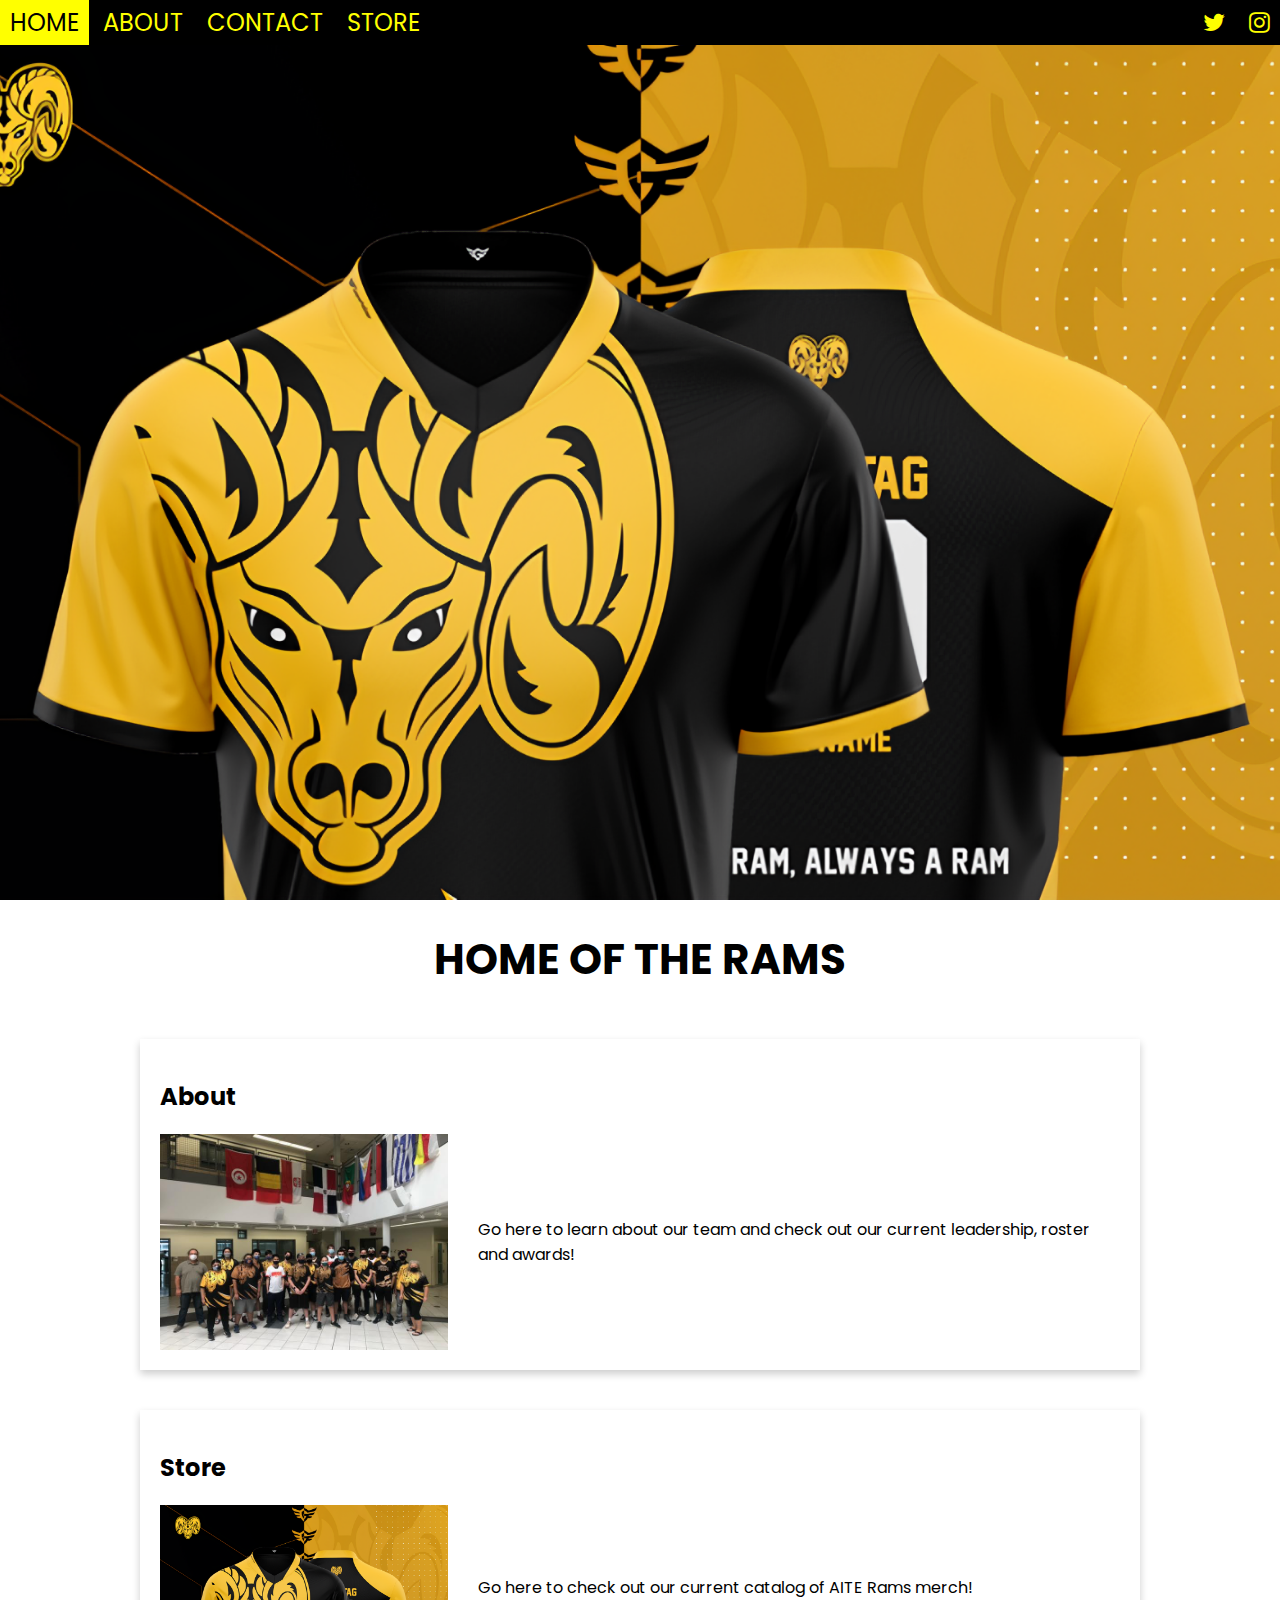
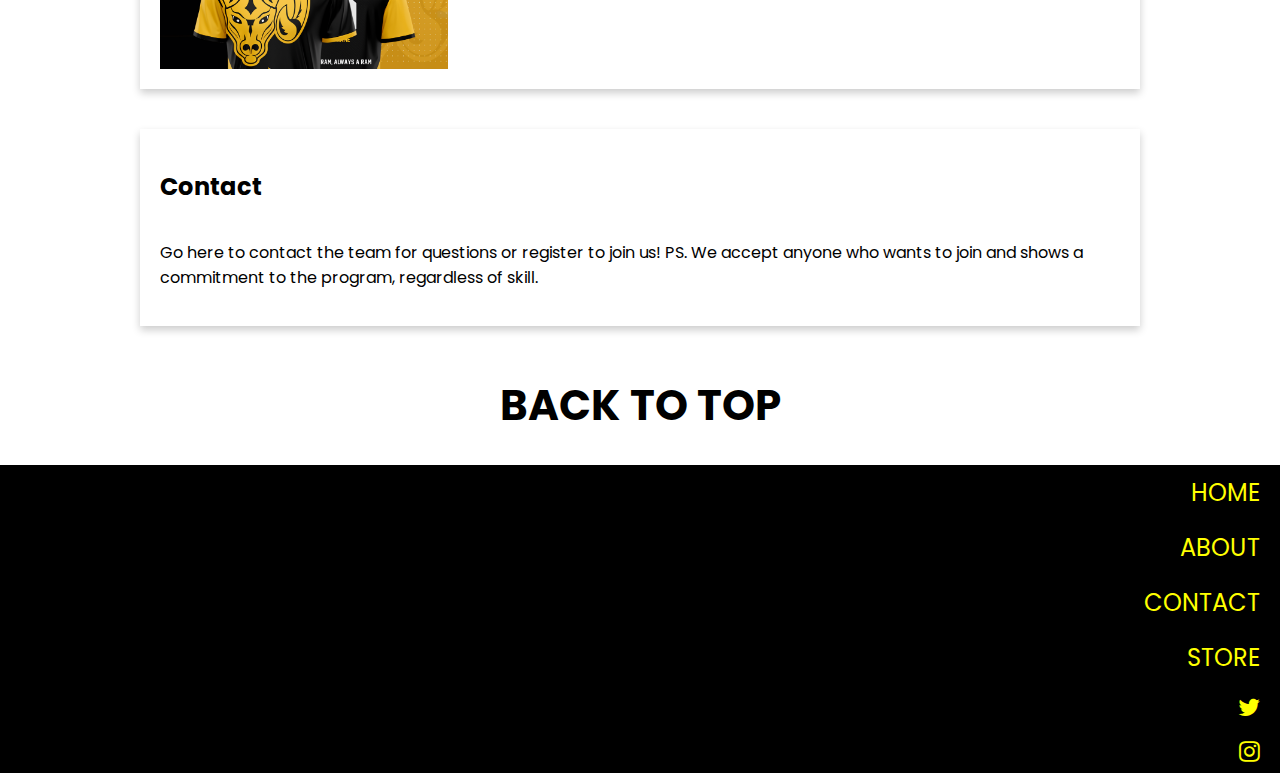
==== index.html @ bc7d5bd3 "Site launch" ====
<!DOCTYPE html>
<html lang="en">

<head>
  <meta charset="UTF-8">
  <meta name="viewport" content="width=device-width, initial-scale=1.0">
  <title>Index</title>
  <link rel="stylesheet" href="assets/css/style.css">
  <link rel="stylesheet" href="https://cdnjs.cloudflare.com/ajax/libs/font-awesome/4.7.0/css/font-awesome.min.css">
  <link rel="preconnect" href="https://fonts.gstatic.com">
  <link href="https://fonts.googleapis.com/css2?family=Poppins:wght@500&display=swap" rel="stylesheet">
</head>

<body class="home">
  <div class="wrapper">
    <header>
      <nav>
        <a href="/">Home</a>
        <a href="about.html">About</a>
        <a href="contact.html">Contact</a>
        <a href="https://esportsgear.com/collections/aite-rams?page=1">Store</a>
          <nav class="social-nav">
            <a class="twitter" href="https://twitter.com/AITERamsEsports"><i class="fa fa-twitter" aria-hidden="true"></i></a>
            <a class="instagram" href="https://instagram.com/AITE_Rams_Esports"><i class="fa fa-instagram" aria-hidden="true"></i></a>
          </nav>
      </nav>
    </header>
    <div class="big-hero">

    </div>
    <main>
    <h1>Home of the Rams</h1>
      <section>
        <a href="about.html">
        <div class="section-heading">
          <h2>About</h2>
        </div>
        <div class="content-wrapper">
          <div class="section-image">
              <img src="assets/images/team.jfif" alt="About Image">
          </div>
          <div class="section-content">
            <p>Go here to learn about our team and check out our current leadership, roster and awards!</p>
          </div>
        </div>
      </section>
      </a>
      <section>
        <a href="https://esportsgear.com/collections/aite-rams?page=1">
        <div class="section-heading">
          <h2>Store</h2>
        </div>
        <div class="content-wrapper">
          <div class="section-image">
              <img src="assets/images/bighero.png" alt="About Image">
          </div>
          <div class="section-content">
            <p>Go here to check out our current catalog of AITE Rams merch!</p>
          </div>
        </div>
      </section>
      </a>
      <section>
      <a href="contact.html">
        <div class="section-heading">
          <h2>Contact</h2>
        </div>
        <div class="content-wrapper row-reverse">
          <div>
            <p>Go here to contact the team for questions or register to join us! PS. We accept anyone who wants to join and shows a commitment to the program, regardless of skill.</p>
          </div>
        </div>
      </a>
      </section>
      <h1><a href='#top'>BACK TO TOP</a></h1>
    </main>
    <footer>
      <nav>
        <a href="/">Home</a>
        <a href="about.html">About</a>
        <a href="contact.html">Contact</a>
        <a href="https://esportsgear.com/collections/aite-rams?page=1">Store</a>
        <a class="twitter" href="https://twitter.com/AITERamsEsports"><i class="fa fa-twitter" aria-hidden="true"></i></a>
        <a class="instagram" href="https://instagram.com/AITE_Rams_Esports"><i class="fa fa-instagram" aria-hidden="true"></i></a>
      </nav>
    </footer>
  </div>
</body>

</html>
---- assets/css/style.css ----
a {
  color: black;
}

.home {
  --primary: #000;
}

* {
  box-sizing: border-box;
}

html {
  font-family: 'Poppins', sans-serif;
  font-size: 16px;
}

body {
  margin: 0;
}

img {
  display: block;
  height: auto;
  width: 100%;
}

.home {
  --light: yellow;
} 
  
header {
  /* position: fixed; */
  background-color: var(--primary);
  width:100%;
  top:0;
  z-index: 10000;
}

header nav a {
  display: block;
  font-size: 1.5em;
  padding: 5px 10px 5px 10px;
  color: var(--light);
  text-decoration: none;
  text-transform: uppercase;
  text-align: center;
}

.social-nav {
  justify-content: center;
  display: flex;
}
    
.big-hero {
  background-image: url("../images/bighero.png");
  background-size: cover;
  background-position:50% 50%;
  background-repeat: no-repeat;
  height: 50vh;
  display:flex;
  align-items: center;
  justify-content: center;
}

a {
  text-decoration: none;
}

h1, li {
  display: block;
  text-transform: uppercase;
  font-size: 42px;
  color: black;
}
    
main {
  display: flex;
  flex-direction: column;
  align-items: center;
}
    
section {
  /* border: 2px solid var(--primary); */
  box-shadow: 0 4px 8px 0 rgba(0,0,0,0.2);
  max-width: 1000px;
  margin: 20px;
  padding: 20px;
}

.gallery {
  border: 0px;
  display: grid;
  grid-template-columns: 1fr;
}

.gallery-image {
  margin: 10px;
}

.calendar {
  border: 0px;
  text-align: center;
}

table {
  border-collapse: collapse;
  width: 90%;
  height: 90vh;
  margin: 0px auto 0px auto;
  border: 1px solid black;
}

th,td {
  border: 1px solid black;
}

form {
  border: 2px solid black;
  padding: 10px;
  text-transform: uppercase;
}

input {
  margin: 10px;
}
    
footer {
  background-color: var(--primary);
}
    
footer nav a {
  display: flex;
  flex-direction: column;
  text-align: right;
  font-size: 1.5em;
  padding: 10px 20px 10px 20px;
  color: var(--light);
  text-decoration: none;
  text-transform: uppercase;
}
  
footer {
  background-color: var(--primary);
}
  
footer nav a {
  display: flex;
  flex-direction: column;
  text-align: right;
  font-size: 1.5em;
  padding: 10px 20px 10px 20px;
  color: var(--light);
  text-decoration: none;
  text-transform: uppercase;
}

.dropdown {
  display: block;
}

.dropdown-content {
  background-color: var(--primary);
  display: none;
  position: absolute;
  }

.dropdown-content a {
  color: var(--light);
  display: block;
  text-align: center;
}
    
a:hover {
  color: var(--primary);
  background-color: var(--light);
}

@media screen and (min-width: 768px) {
  header nav a {
    font-size: 1.5em;
  }
  
  footer nav a {
    font-size: 1.5em;
  }
  
  .dropdown {
    display: inline-block;
  }
  .dropdown:hover .dropdown-content {
    display: block;
  }
  .gallery {
    grid-template-columns: 1fr 1fr;
  }
}
  
@media screen and (min-width: 990px) {

  main {
    display: flex;
    flex-direction: column;
    align-items: center;
  }
  
  header {
    position: fixed;
  }

  header nav a {
    display: inline-block;
  }

  nav a, .social-nav {
    display: inline;
  }
  .social-nav {
    float: right;
  }

  .content-wrapper {
    display: flex;
  }
 
  section {
    
    /* border: 2px solid var(--primary); */
    margin: 20px;
    padding: 20px;
  }
  
  .section-image {
    width: 30%;
  }
  
  .section-content {
    display: flex;
    width: 70%;
    text-align: left;
    align-items: center;
    padding: 30px;
  }
  
  .big-hero {
    margin-top: 0px; 
    height: 100vh;
  }
  
  h1 {
    font-size: 42px;
  }

  .dropdown {
    display: inline-block;
  }
  .dropdown:hover .dropdown-content a {
    display: block;
  }

  .gallery {
    grid-template-columns: 1fr 1fr 1fr;
  }
}
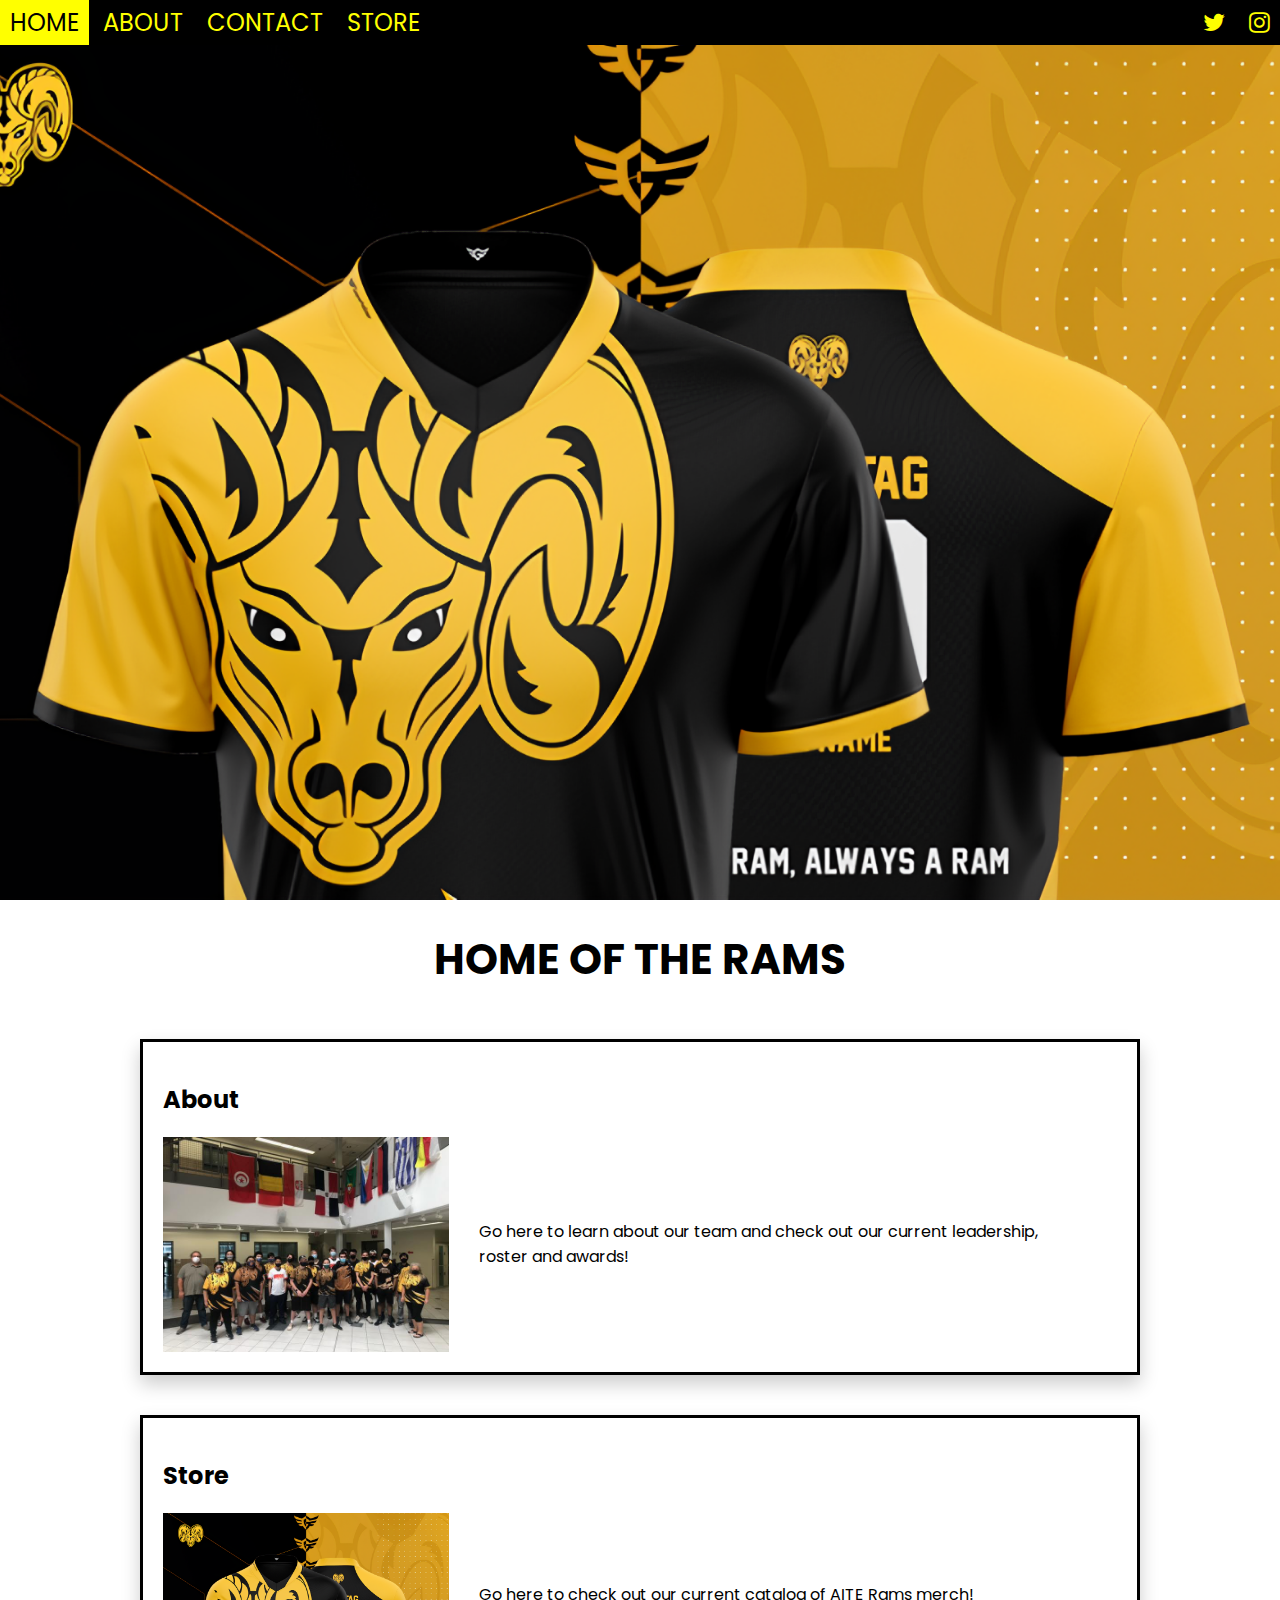
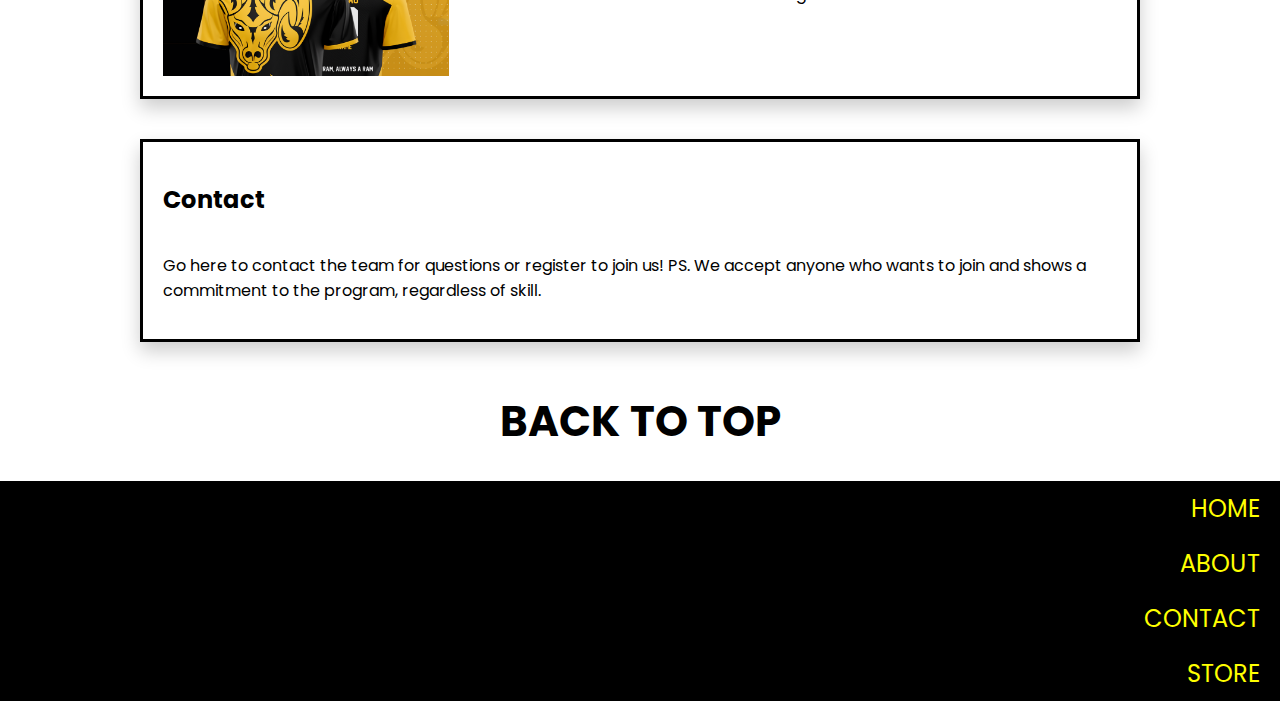
==== commit 837a0230: "Section graphic change and footer shorten" ====
--- a/index.html
+++ b/index.html
@@ -80,8 +80,6 @@
         <a href="about.html">About</a>
         <a href="contact.html">Contact</a>
         <a href="https://esportsgear.com/collections/aite-rams?page=1">Store</a>
-        <a class="twitter" href="https://twitter.com/AITERamsEsports"><i class="fa fa-twitter" aria-hidden="true"></i></a>
-        <a class="instagram" href="https://instagram.com/AITE_Rams_Esports"><i class="fa fa-instagram" aria-hidden="true"></i></a>
       </nav>
     </footer>
   </div>
--- a/assets/css/style.css
+++ b/assets/css/style.css
@@ -81,11 +81,15 @@
 }
     
 section {
-  /* border: 2px solid var(--primary); */
-  box-shadow: 0 4px 8px 0 rgba(0,0,0,0.2);
+  border: 3px solid var(--primary);
+  box-shadow: 0 9px 18px 0 rgba(0,0,0,0.2);
   max-width: 1000px;
   margin: 20px;
   padding: 20px;
+}
+
+section:hover {
+  transform: scale(1.01); /* (150% zoom - Note: if the zoom is too large, it will go outside of the viewport) */
 }
 
 .gallery {
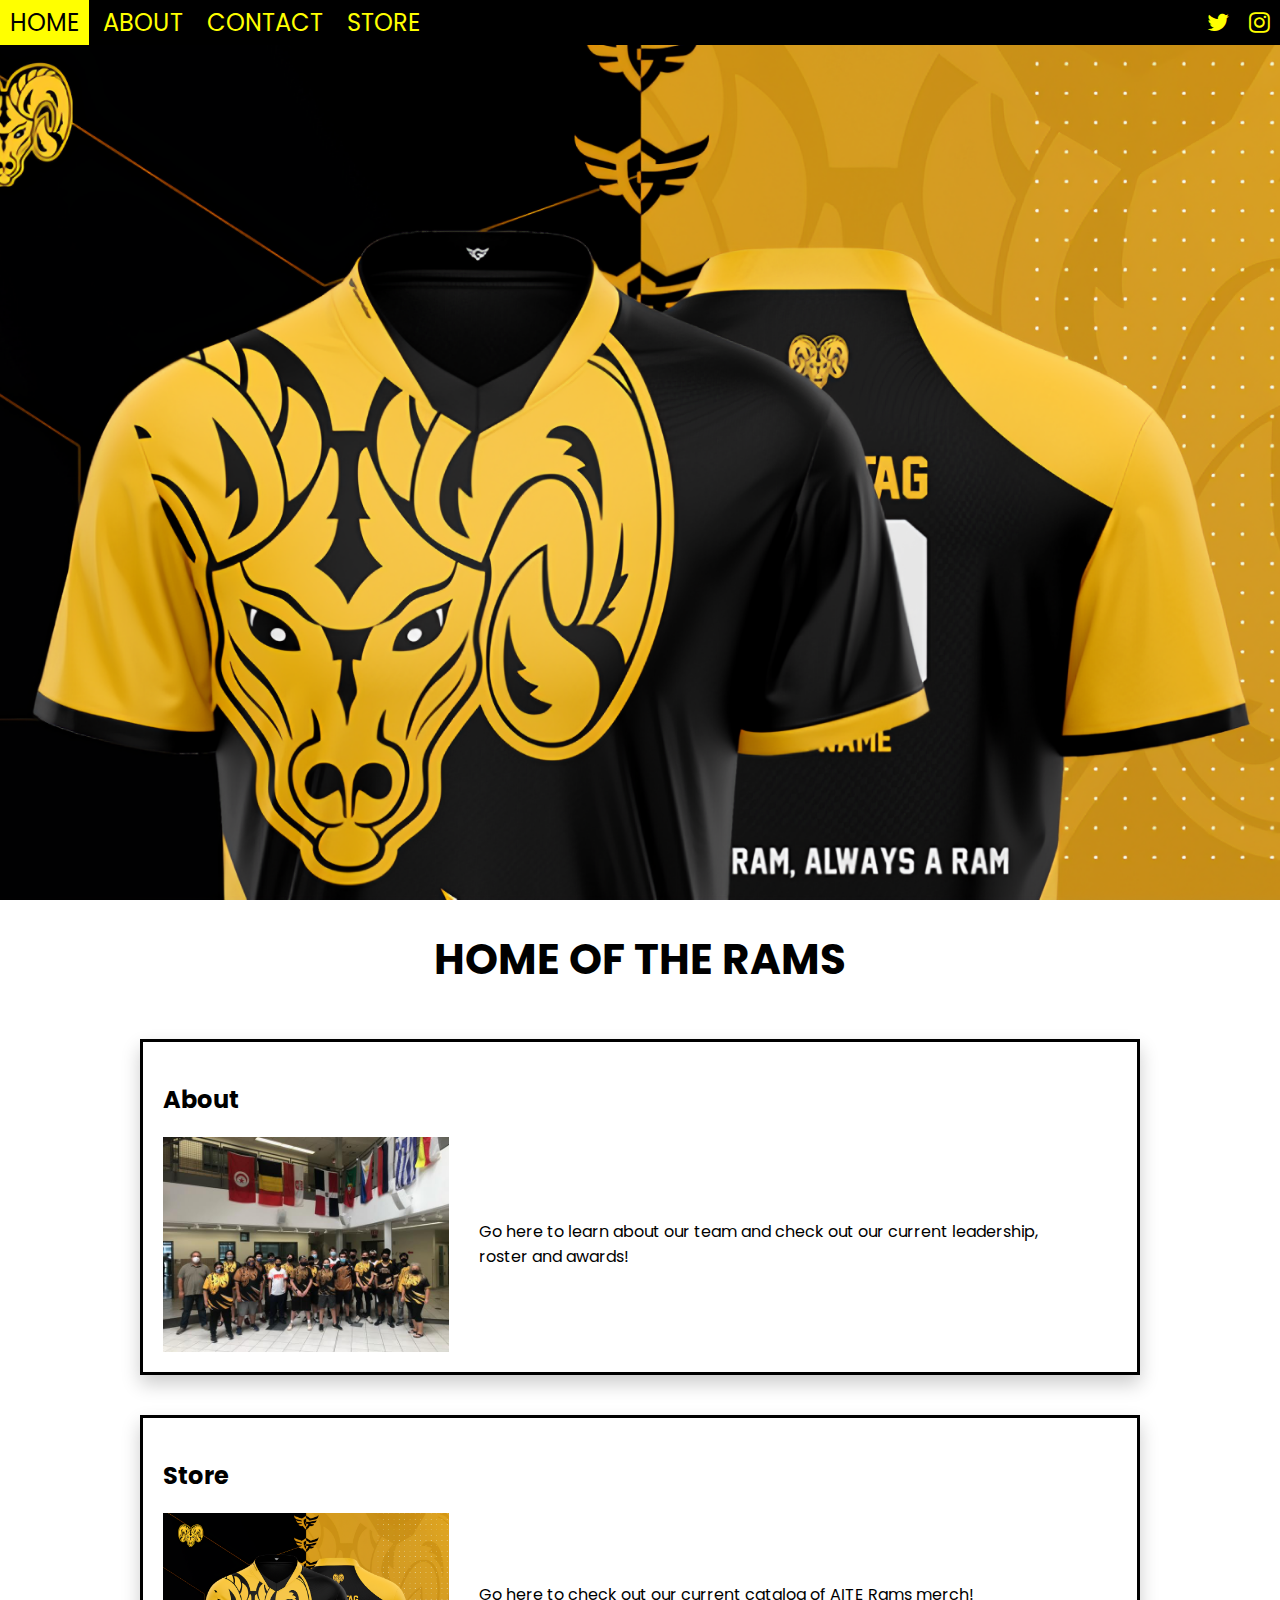
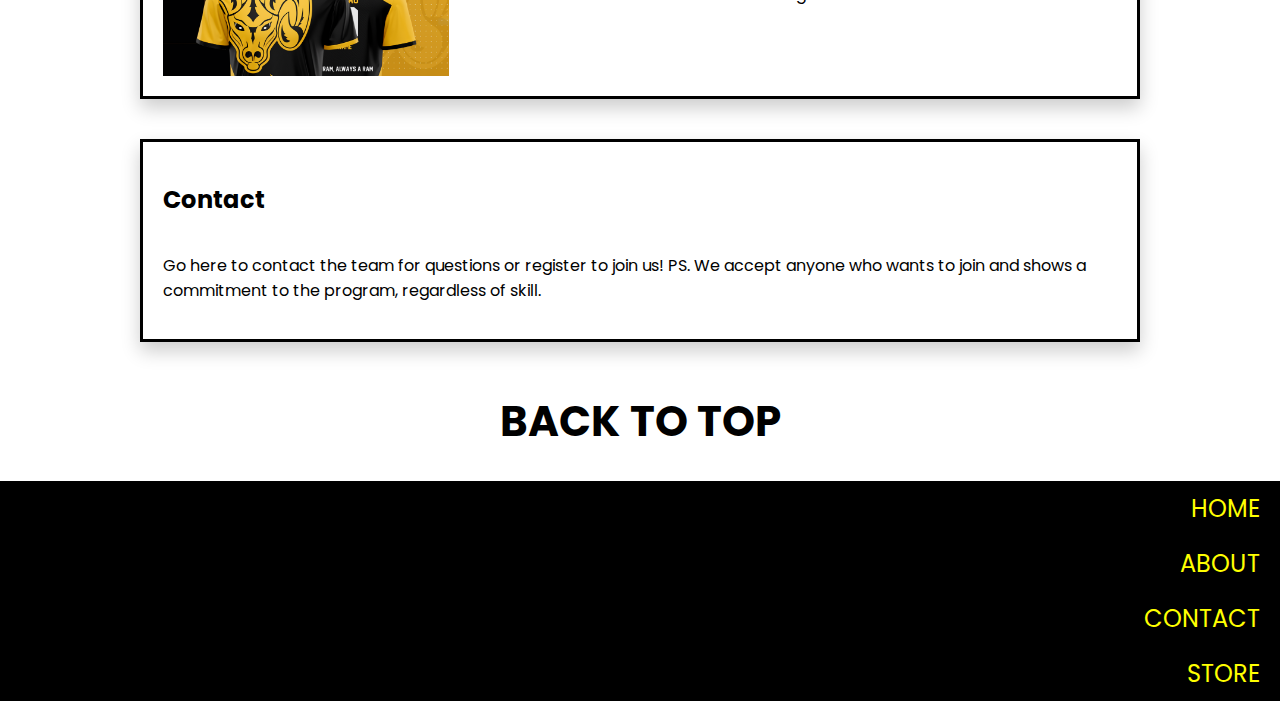
==== commit 58e40a80: "Hamburger Menu" ====
--- a/index.html
+++ b/index.html
@@ -9,12 +9,29 @@
   <link rel="stylesheet" href="https://cdnjs.cloudflare.com/ajax/libs/font-awesome/4.7.0/css/font-awesome.min.css">
   <link rel="preconnect" href="https://fonts.gstatic.com">
   <link href="https://fonts.googleapis.com/css2?family=Poppins:wght@500&display=swap" rel="stylesheet">
+
 </head>
 
 <body class="home">
+
+  <script>
+    function hamburger() {
+      var x = document.getElementById("top-nav");
+      if (x.style.display === "block") {
+        x.style.display = "none";
+      } else {
+        x.style.display = "block";
+      }
+    }
+  </script>
+
   <div class="wrapper">
     <header>
-      <nav>
+      <nav class='mobile-nav'>
+        <a>Rams Esports</a>
+        <a href="javascript:void(0);" class="hamburger" onclick="hamburger()"><i class="fa fa-bars"></i></a>
+      </nav>
+      <nav id="top-nav">
         <a href="/">Home</a>
         <a href="about.html">About</a>
         <a href="contact.html">Contact</a>
--- a/assets/css/style.css
+++ b/assets/css/style.css
@@ -35,9 +35,10 @@
   width:100%;
   top:0;
   z-index: 10000;
-}
-
-header nav a {
+  justify-content: center;
+}
+
+header a {
   display: block;
   font-size: 1.5em;
   padding: 5px 10px 5px 10px;
@@ -47,9 +48,21 @@
   text-align: center;
 }
 
+.top-nav {
+  display: none;
+}
+
 .social-nav {
   justify-content: center;
   display: flex;
+}
+
+.mobile-nav a {
+  display: inline-block;
+}
+
+.hamburger {
+  float: right;
 }
     
 .big-hero {
@@ -89,7 +102,7 @@
 }
 
 section:hover {
-  transform: scale(1.01); /* (150% zoom - Note: if the zoom is too large, it will go outside of the viewport) */
+  transform: scale(1.05); /* (150% zoom - Note: if the zoom is too large, it will go outside of the viewport) */
 }
 
 .gallery {
@@ -181,23 +194,27 @@
 }
 
 @media screen and (min-width: 768px) {
-  header nav a {
+  header nav a, .social-nav a {
     font-size: 1.5em;
+    display: inline-block;
+  }
+
+  .social-nav {
+    float: right;
+  }
+
+  .mobile-nav {
+    display: none;
   }
   
   footer nav a {
     font-size: 1.5em;
   }
-  
-  .dropdown {
-    display: inline-block;
-  }
-  .dropdown:hover .dropdown-content {
-    display: block;
-  }
+
   .gallery {
     grid-template-columns: 1fr 1fr;
   }
+
 }
   
 @media screen and (min-width: 990px) {
@@ -216,20 +233,11 @@
     display: inline-block;
   }
 
-  nav a, .social-nav {
-    display: inline;
-  }
-  .social-nav {
-    float: right;
-  }
-
   .content-wrapper {
     display: flex;
   }
  
   section {
-    
-    /* border: 2px solid var(--primary); */
     margin: 20px;
     padding: 20px;
   }
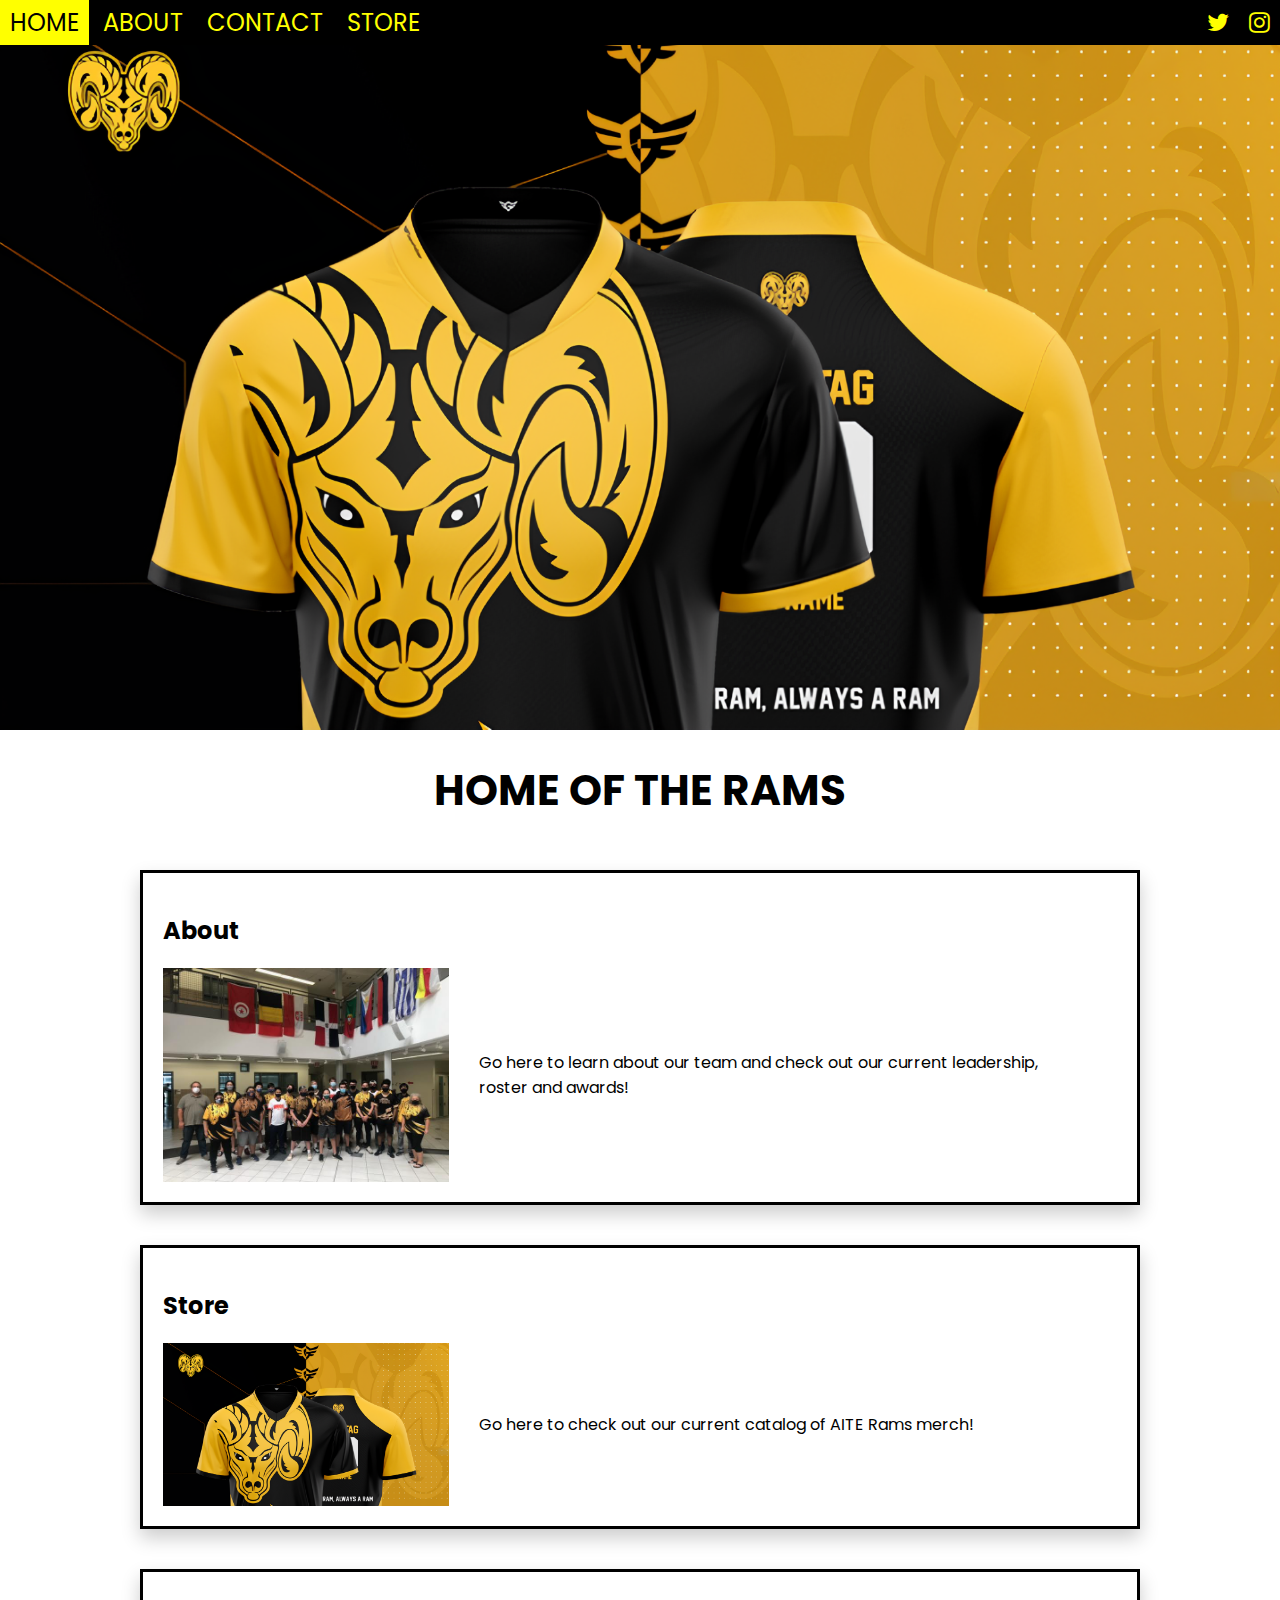
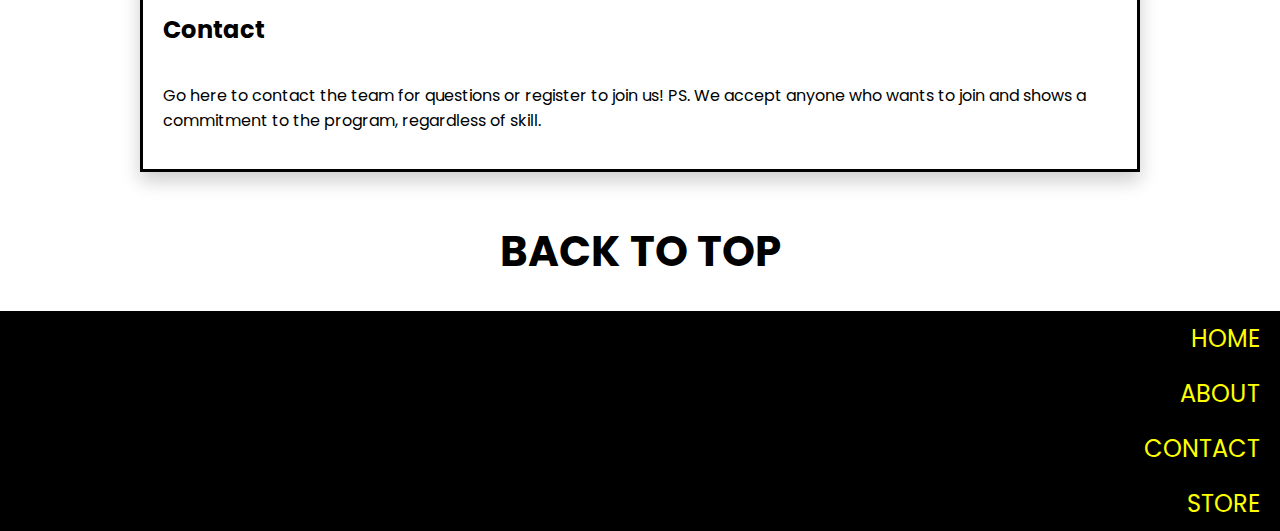
==== commit dbb1ba79: "Big hero slideshow" ====
--- a/index.html
+++ b/index.html
@@ -14,17 +14,6 @@
 
 <body class="home">
 
-  <script>
-    function hamburger() {
-      var x = document.getElementById("top-nav");
-      if (x.style.display === "block") {
-        x.style.display = "none";
-      } else {
-        x.style.display = "block";
-      }
-    }
-  </script>
-
   <div class="wrapper">
     <header>
       <nav class='mobile-nav'>
@@ -35,16 +24,32 @@
         <a href="/">Home</a>
         <a href="about.html">About</a>
         <a href="contact.html">Contact</a>
-        <a href="https://esportsgear.com/collections/aite-rams?page=1">Store</a>
+        <a href="https://esportsgear.com/collections/aite-rams?page=1" target='_blank'>Store</a>
           <nav class="social-nav">
             <a class="twitter" href="https://twitter.com/AITERamsEsports"><i class="fa fa-twitter" aria-hidden="true"></i></a>
             <a class="instagram" href="https://instagram.com/AITE_Rams_Esports"><i class="fa fa-instagram" aria-hidden="true"></i></a>
           </nav>
       </nav>
     </header>
-    <div class="big-hero">
 
+    <div class="big-hero-container">
+      <div class="slides fade">
+        <img src="assets/images/bighero.png">
+      </div>
+
+      <div class="slides fade">
+        <img src="assets/images/rocketleague.jpg">
+      </div>
+
+      <div class="slides fade">
+        <img src="assets/images/smash.jpg">
+      </div>
+
+      <div class="slides fade">
+        <img src="assets/images/minecraft.png">
+      </div>
     </div>
+
     <main>
     <h1>Home of the Rams</h1>
       <section>
@@ -100,6 +105,33 @@
       </nav>
     </footer>
   </div>
+
+  <script>
+    function hamburger() {
+      var x = document.getElementById("top-nav");
+      if (x.style.display === "block") {
+        x.style.display = "none";
+      } else {
+        x.style.display = "block";
+      }
+    }
+
+    var slideIndex = 0;
+    showSlides();
+
+    function showSlides() {
+      var i;
+      var slides = document.getElementsByClassName("slides");
+      for (i = 0; i < slides.length; i++) {
+        slides[i].style.display = "none";
+      }
+      slideIndex++;
+      if (slideIndex > slides.length) {slideIndex = 1}
+      slides[slideIndex-1].style.display = "block";
+      setTimeout(showSlides, 6000); // Change image every 2 seconds
+    } 
+  </script>
+  
 </body>
 
 </html>--- a/assets/css/style.css
+++ b/assets/css/style.css
@@ -65,15 +65,32 @@
   float: right;
 }
     
-.big-hero {
-  background-image: url("../images/bighero.png");
-  background-size: cover;
-  background-position:50% 50%;
-  background-repeat: no-repeat;
-  height: 50vh;
-  display:flex;
-  align-items: center;
-  justify-content: center;
+.big-hero-container {
+  width:100%;
+  position: relative;
+  margin: auto;
+}
+
+.slides {
+  width: 100%;
+  display: none;
+} 
+
+.fade {
+  -webkit-animation-name: fade;
+  -webkit-animation-duration: 1.5s;
+  animation-name: fade;
+  animation-duration: 1.5s;
+}
+
+@-webkit-keyframes fade {
+  from {opacity: .4}
+  to {opacity: 1}
+}
+
+@keyframes fade {
+  from {opacity: .4}
+  to {opacity: 1}
 }
 
 a {
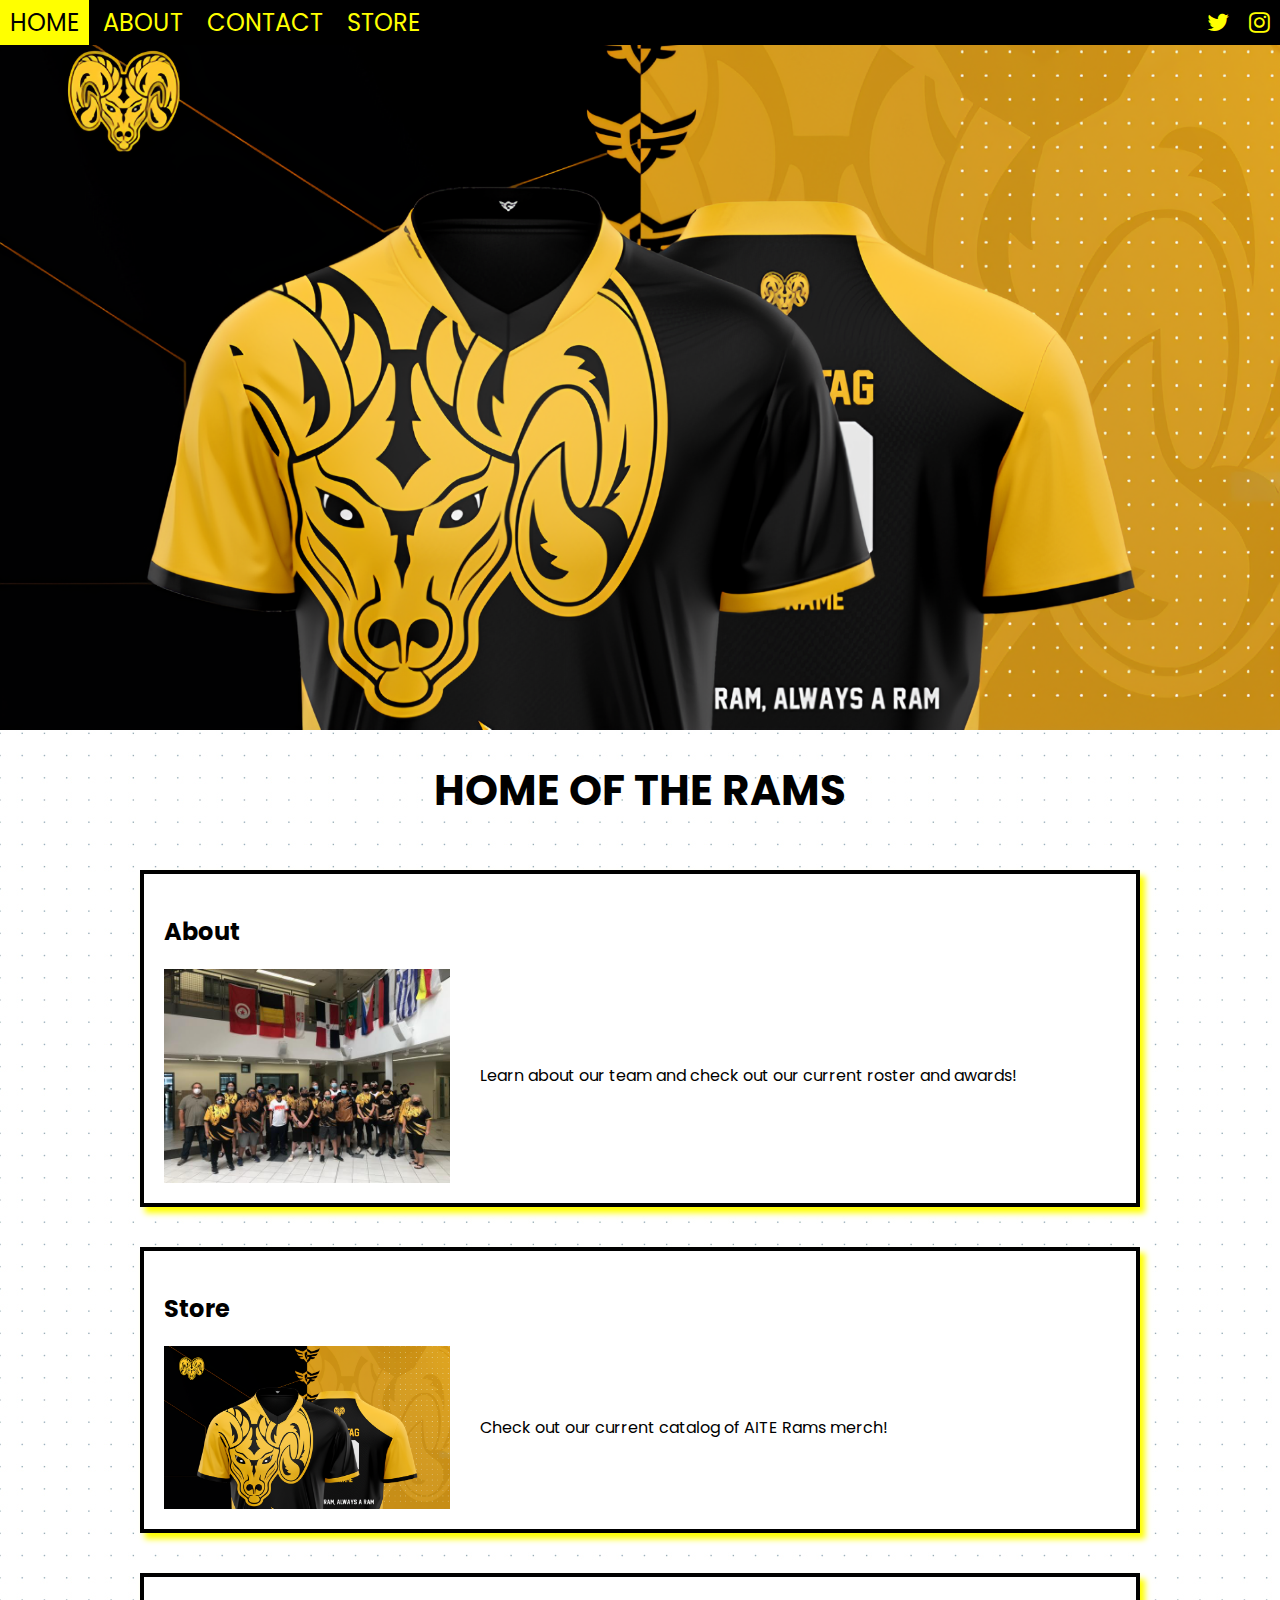
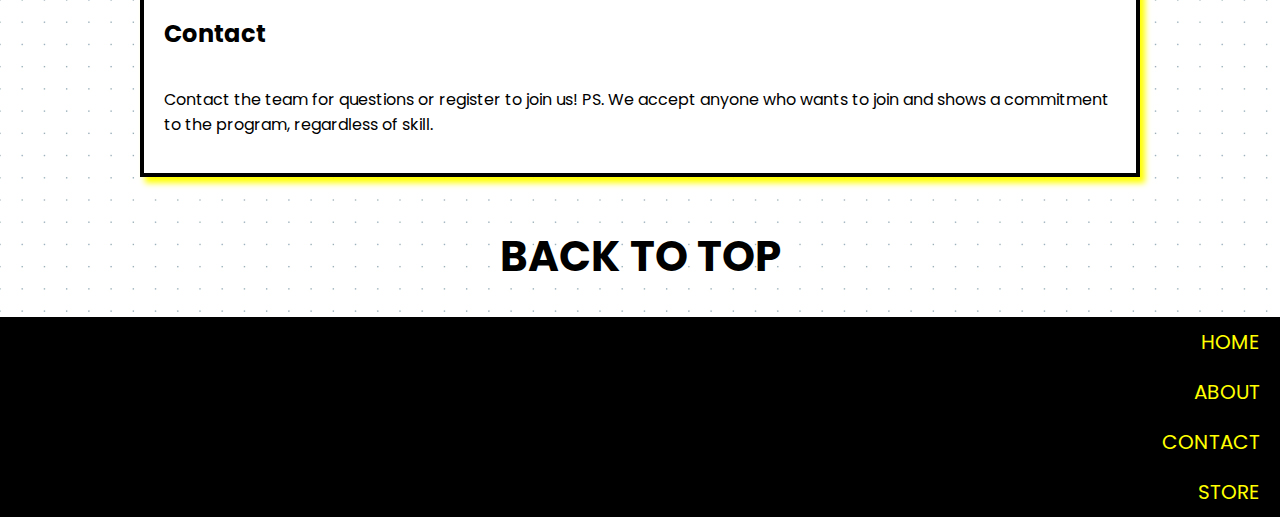
==== commit 1a6f0b39: "Graphics" ====
--- a/index.html
+++ b/index.html
@@ -17,7 +17,7 @@
   <div class="wrapper">
     <header>
       <nav class='mobile-nav'>
-        <a>Rams Esports</a>
+        <a>AITE Rams Esports</a>
         <a href="javascript:void(0);" class="hamburger" onclick="hamburger()"><i class="fa fa-bars"></i></a>
       </nav>
       <nav id="top-nav">
@@ -62,7 +62,7 @@
               <img src="assets/images/team.jfif" alt="About Image">
           </div>
           <div class="section-content">
-            <p>Go here to learn about our team and check out our current leadership, roster and awards!</p>
+            <p>Learn about our team and check out our current roster and awards!</p>
           </div>
         </div>
       </section>
@@ -77,7 +77,7 @@
               <img src="assets/images/bighero.png" alt="About Image">
           </div>
           <div class="section-content">
-            <p>Go here to check out our current catalog of AITE Rams merch!</p>
+            <p>Check out our current catalog of AITE Rams merch!</p>
           </div>
         </div>
       </section>
@@ -89,7 +89,7 @@
         </div>
         <div class="content-wrapper row-reverse">
           <div>
-            <p>Go here to contact the team for questions or register to join us! PS. We accept anyone who wants to join and shows a commitment to the program, regardless of skill.</p>
+            <p>Contact the team for questions or register to join us! PS. We accept anyone who wants to join and shows a commitment to the program, regardless of skill.</p>
           </div>
         </div>
       </a>
@@ -128,7 +128,7 @@
       slideIndex++;
       if (slideIndex > slides.length) {slideIndex = 1}
       slides[slideIndex-1].style.display = "block";
-      setTimeout(showSlides, 6000); // Change image every 2 seconds
+      setTimeout(showSlides, 8000);
     } 
   </script>
   
--- a/assets/css/style.css
+++ b/assets/css/style.css
@@ -4,6 +4,9 @@
 
 .home {
   --primary: #000;
+  background-image: url(/assets/images/dot-grid.png);
+  background-color: #eeecec;
+  --light: yellow;
 }
 
 * {
@@ -24,13 +27,9 @@
   height: auto;
   width: 100%;
 }
-
-.home {
-  --light: yellow;
-} 
   
 header {
-  /* position: fixed; */
+  position: fixed;
   background-color: var(--primary);
   width:100%;
   top:0;
@@ -48,10 +47,6 @@
   text-align: center;
 }
 
-.top-nav {
-  display: none;
-}
-
 .social-nav {
   justify-content: center;
   display: flex;
@@ -61,6 +56,10 @@
   display: inline-block;
 }
 
+#top-nav {
+  display: none;
+}
+
 .hamburger {
   float: right;
 }
@@ -68,7 +67,9 @@
 .big-hero-container {
   width:100%;
   position: relative;
-  margin: auto;
+  margin-left: auto;
+  margin-right: auto;
+  background-color: black;
 }
 
 .slides {
@@ -84,12 +85,12 @@
 }
 
 @-webkit-keyframes fade {
-  from {opacity: .4}
+  from {opacity: .7}
   to {opacity: 1}
 }
 
 @keyframes fade {
-  from {opacity: .4}
+  from {opacity: .7}
   to {opacity: 1}
 }
 
@@ -111,11 +112,12 @@
 }
     
 section {
-  border: 3px solid var(--primary);
-  box-shadow: 0 9px 18px 0 rgba(0,0,0,0.2);
+  border: 4px solid var(--primary);
+  box-shadow: 5px 6px 6px yellow;
   max-width: 1000px;
   margin: 20px;
   padding: 20px;
+  background-color: white;
 }
 
 section:hover {
@@ -162,27 +164,12 @@
 footer {
   background-color: var(--primary);
 }
-    
+
 footer nav a {
   display: flex;
   flex-direction: column;
   text-align: right;
-  font-size: 1.5em;
-  padding: 10px 20px 10px 20px;
-  color: var(--light);
-  text-decoration: none;
-  text-transform: uppercase;
-}
-  
-footer {
-  background-color: var(--primary);
-}
-  
-footer nav a {
-  display: flex;
-  flex-direction: column;
-  text-align: right;
-  font-size: 1.5em;
+  font-size: 1.25em;
   padding: 10px 20px 10px 20px;
   color: var(--light);
   text-decoration: none;
@@ -205,7 +192,7 @@
   text-align: center;
 }
     
-a:hover {
+header a:hover {
   color: var(--primary);
   background-color: var(--light);
 }
@@ -223,9 +210,9 @@
   .mobile-nav {
     display: none;
   }
-  
-  footer nav a {
-    font-size: 1.5em;
+
+  #top-nav {
+    display: block;
   }
 
   .gallery {
@@ -235,7 +222,6 @@
 }
   
 @media screen and (min-width: 990px) {
-
   main {
     display: flex;
     flex-direction: column;
@@ -261,6 +247,7 @@
   
   .section-image {
     width: 30%;
+    height: 100%;
   }
   
   .section-content {
@@ -271,11 +258,6 @@
     padding: 30px;
   }
   
-  .big-hero {
-    margin-top: 0px; 
-    height: 100vh;
-  }
-  
   h1 {
     font-size: 42px;
   }
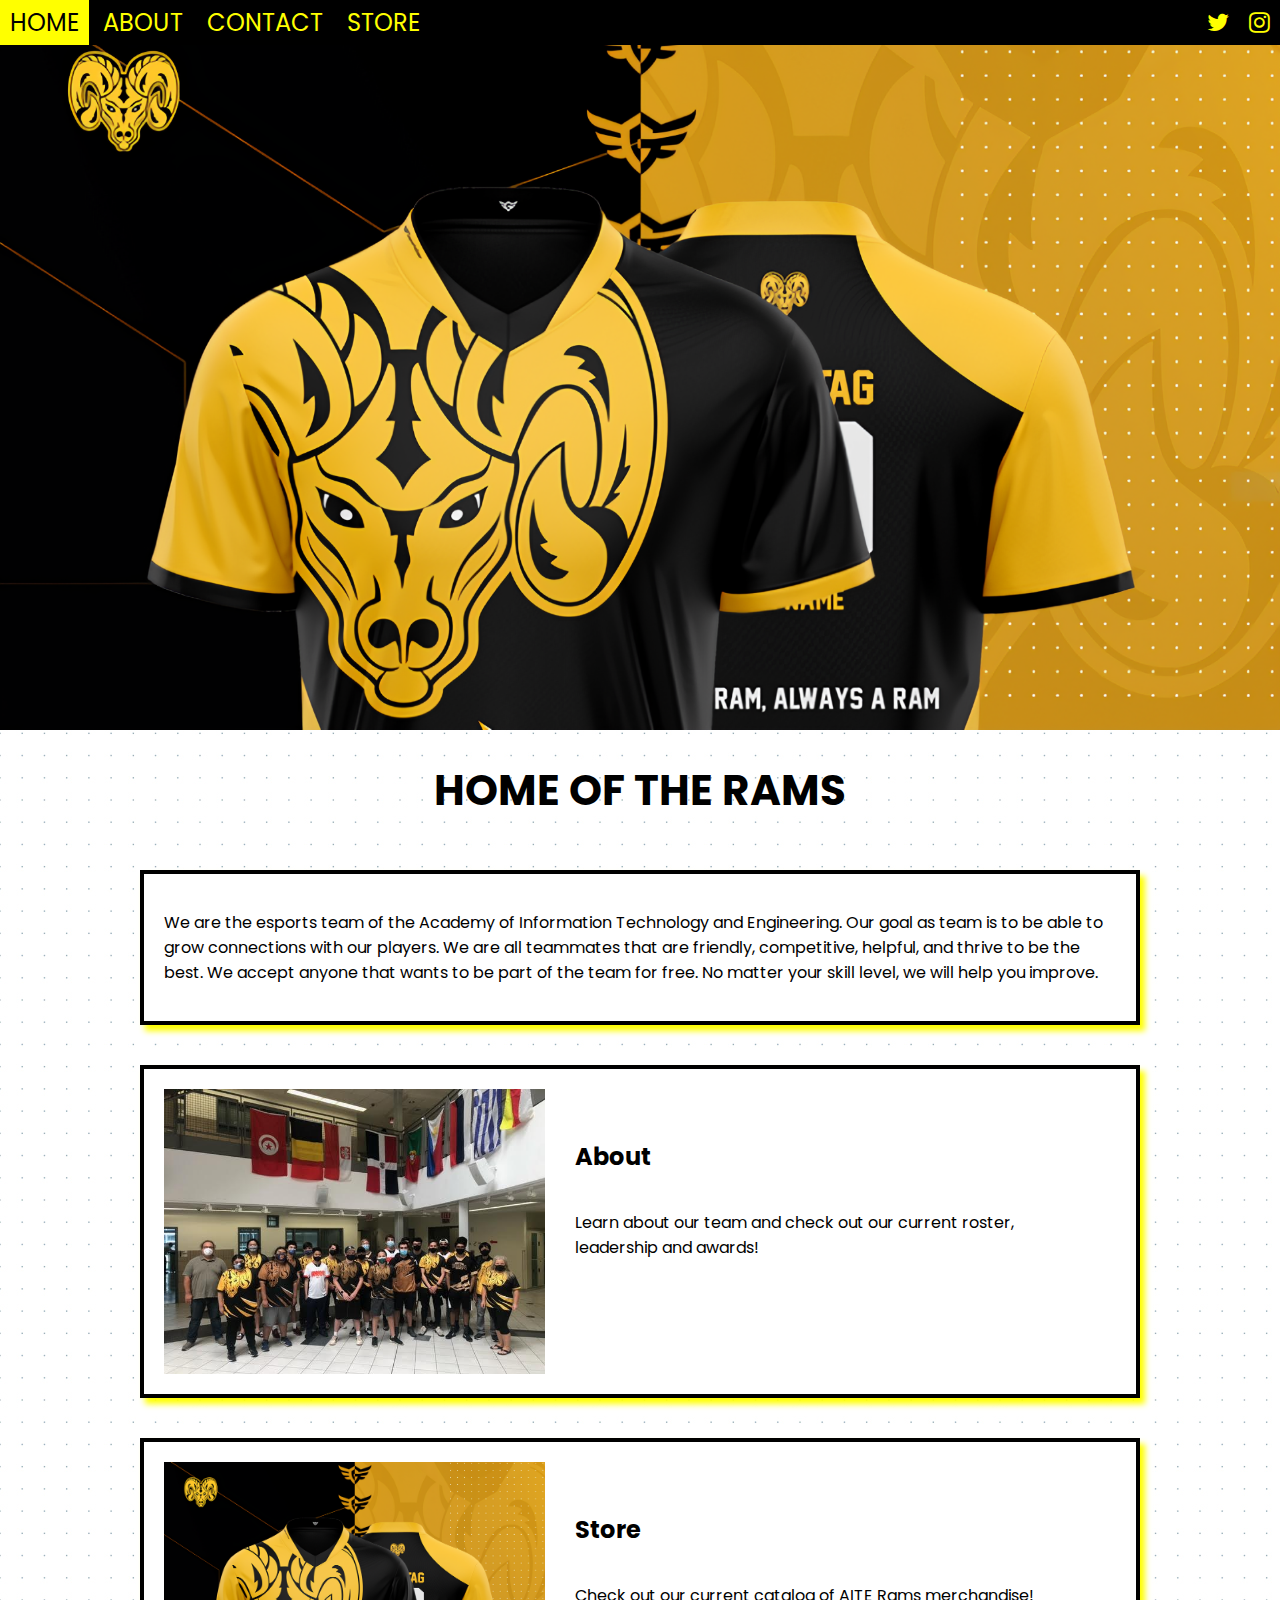
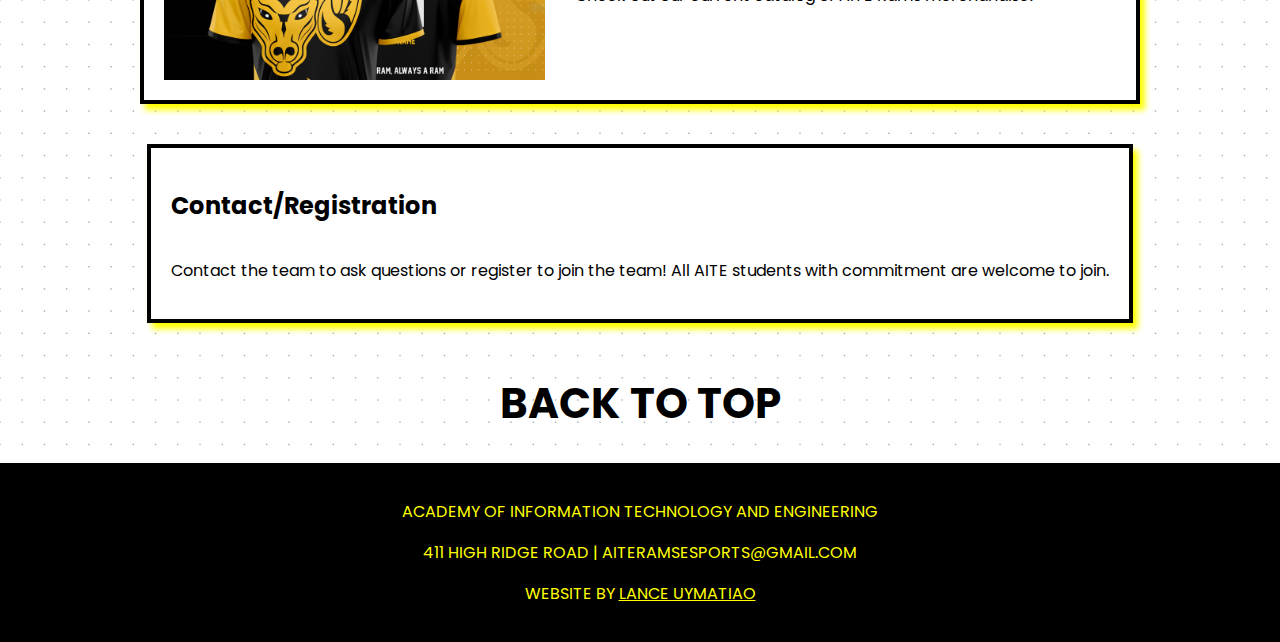
==== commit 4c8cd22b: "Big update" ====
--- a/index.html
+++ b/index.html
@@ -52,44 +52,51 @@
 
     <main>
     <h1>Home of the Rams</h1>
+
+    <section>
+      <p>We are the esports team of the Academy of Information Technology and Engineering. Our goal as  team is to be able to grow connections with our players. We are all teammates that are friendly, competitive, helpful, and thrive to be the best. We accept anyone that wants to be part of the team for free. No matter your skill level, we will help you improve. </p>
+    </section>
+
+      <a href="about.html">
       <section>
-        <a href="about.html">
-        <div class="section-heading">
-          <h2>About</h2>
+        <div class="section-image">
+            <img src="assets/images/team.jfif" alt="About Image">
         </div>
         <div class="content-wrapper">
-          <div class="section-image">
-              <img src="assets/images/team.jfif" alt="About Image">
+          <div class="section-heading">
+            <h2>About</h2>
           </div>
           <div class="section-content">
-            <p>Learn about our team and check out our current roster and awards!</p>
+            <p>Learn about our team and check out our current roster, leadership and awards!</p>
+          </div>
+        </div>
+      </section>
+      </a>  
+    
+      <a href="https://esportsgear.com/collections/aite-rams?page=1"></a>
+      <section>
+        <div class="section-image">
+          <img src="assets/images/bighero.png" alt="About Image">
+        </div>
+        <div class="content-wrapper">
+          <div class="section-heading">
+            <h2>Store</h2>
+          </div>
+          <div class="section-content">
+            <p>Check out our current catalog of AITE Rams merchandise!</p>
           </div>
         </div>
       </section>
       </a>
-      <section>
-        <a href="https://esportsgear.com/collections/aite-rams?page=1">
-        <div class="section-heading">
-          <h2>Store</h2>
-        </div>
-        <div class="content-wrapper">
-          <div class="section-image">
-              <img src="assets/images/bighero.png" alt="About Image">
-          </div>
-          <div class="section-content">
-            <p>Check out our current catalog of AITE Rams merch!</p>
-          </div>
-        </div>
-      </section>
-      </a>
+
       <section>
       <a href="contact.html">
         <div class="section-heading">
-          <h2>Contact</h2>
+          <h2>Contact/Registration</h2>
         </div>
-        <div class="content-wrapper row-reverse">
+        <div class="content-wrapper" style="width:100%; padding: 0px;">
           <div>
-            <p>Contact the team for questions or register to join us! PS. We accept anyone who wants to join and shows a commitment to the program, regardless of skill.</p>
+            <p>Contact the team to ask questions or register to join the team! All AITE students with commitment are welcome to join.</p>
           </div>
         </div>
       </a>
@@ -97,12 +104,9 @@
       <h1><a href='#top'>BACK TO TOP</a></h1>
     </main>
     <footer>
-      <nav>
-        <a href="/">Home</a>
-        <a href="about.html">About</a>
-        <a href="contact.html">Contact</a>
-        <a href="https://esportsgear.com/collections/aite-rams?page=1">Store</a>
-      </nav>
+      <p class='school-name'>Academy of Information Technology and Engineering</p>
+      <p>411 High Ridge Road | aiteramsesports@gmail.com</p>
+      <p>Website by <a>Lance Uymatiao</a></p>
     </footer>
   </div>
 
@@ -131,7 +135,5 @@
       setTimeout(showSlides, 8000);
     } 
   </script>
-  
 </body>
-
 </html>--- a/assets/css/style.css
+++ b/assets/css/style.css
@@ -121,7 +121,7 @@
 }
 
 section:hover {
-  transform: scale(1.05); /* (150% zoom - Note: if the zoom is too large, it will go outside of the viewport) */
+  transform: scale(1.05);
 }
 
 .gallery {
@@ -163,17 +163,15 @@
     
 footer {
   background-color: var(--primary);
-}
-
-footer nav a {
-  display: flex;
-  flex-direction: column;
-  text-align: right;
-  font-size: 1.25em;
-  padding: 10px 20px 10px 20px;
-  color: var(--light);
-  text-decoration: none;
-  text-transform: uppercase;
+  color: yellow;
+  text-align: center;
+  padding:20px;
+  text-transform: uppercase;
+}
+
+footer a {
+  text-decoration: underline;
+  color:yellow;
 }
 
 .dropdown {
@@ -243,19 +241,27 @@
   section {
     margin: 20px;
     padding: 20px;
+    display: flex;
   }
   
   .section-image {
-    width: 30%;
-    height: 100%;
-  }
-  
-  .section-content {
-    display: flex;
-    width: 70%;
+    display:block;
+    margin: 0;
+    padding: 0;
+    width:40%;
+  }
+  
+  .content-wrapper {
+    display: flex;
+    margin: 0;
+    flex-direction: column;
+    width: 60%;
     text-align: left;
-    align-items: center;
     padding: 30px;
+  }
+
+  .section-no-image {
+    flex-direction: column;
   }
   
   h1 {
